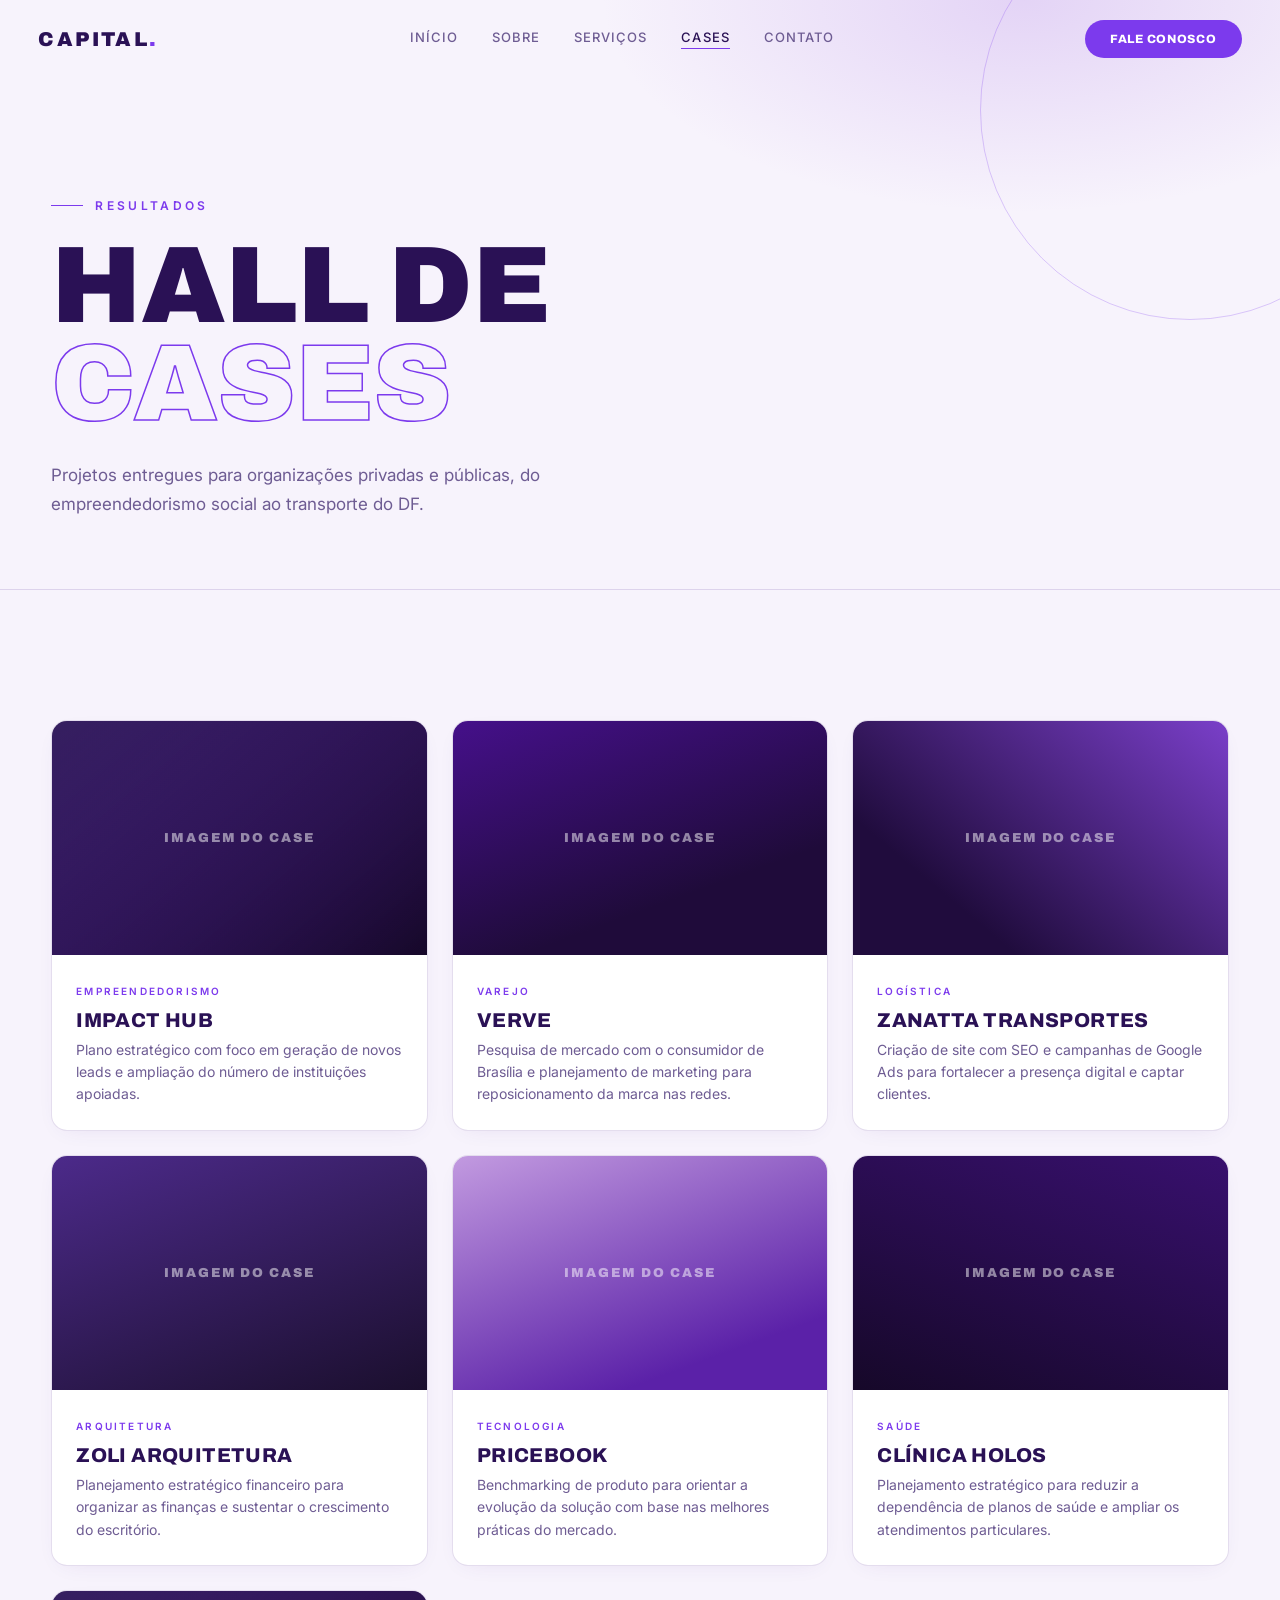
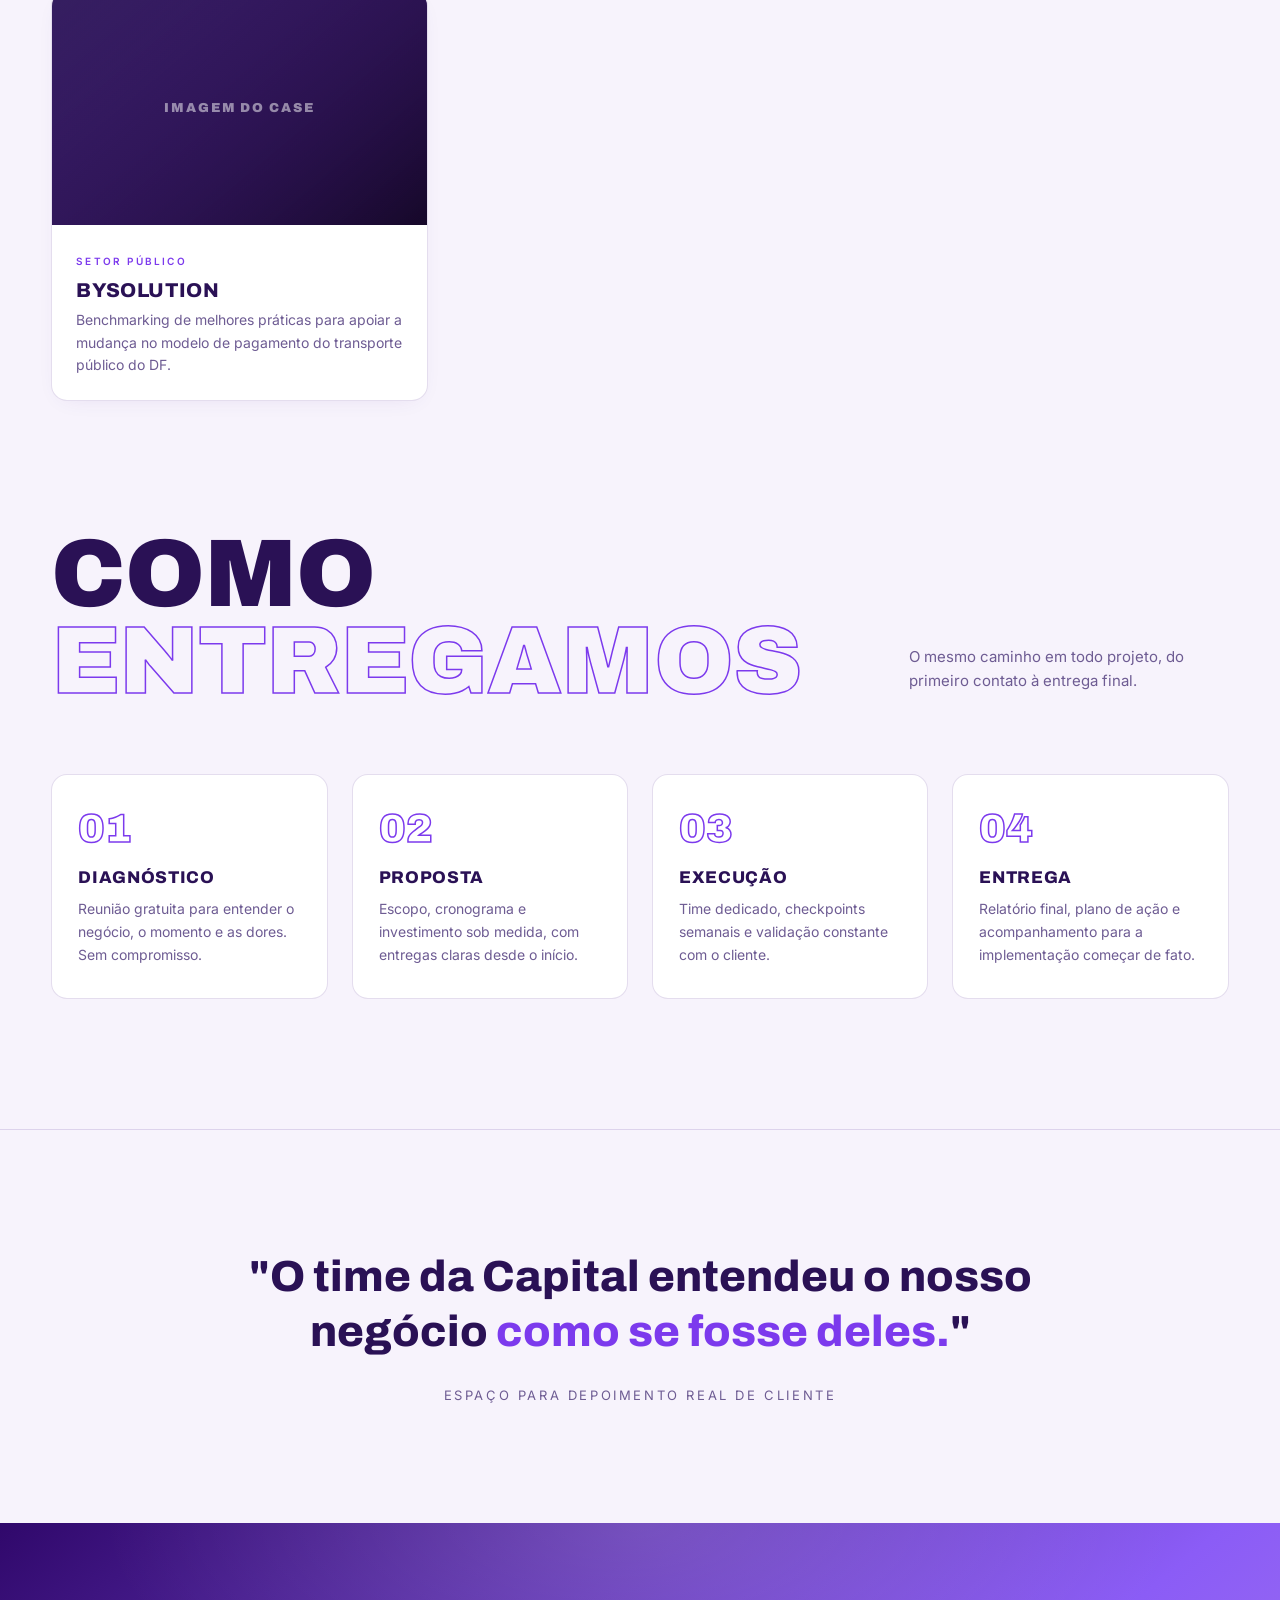
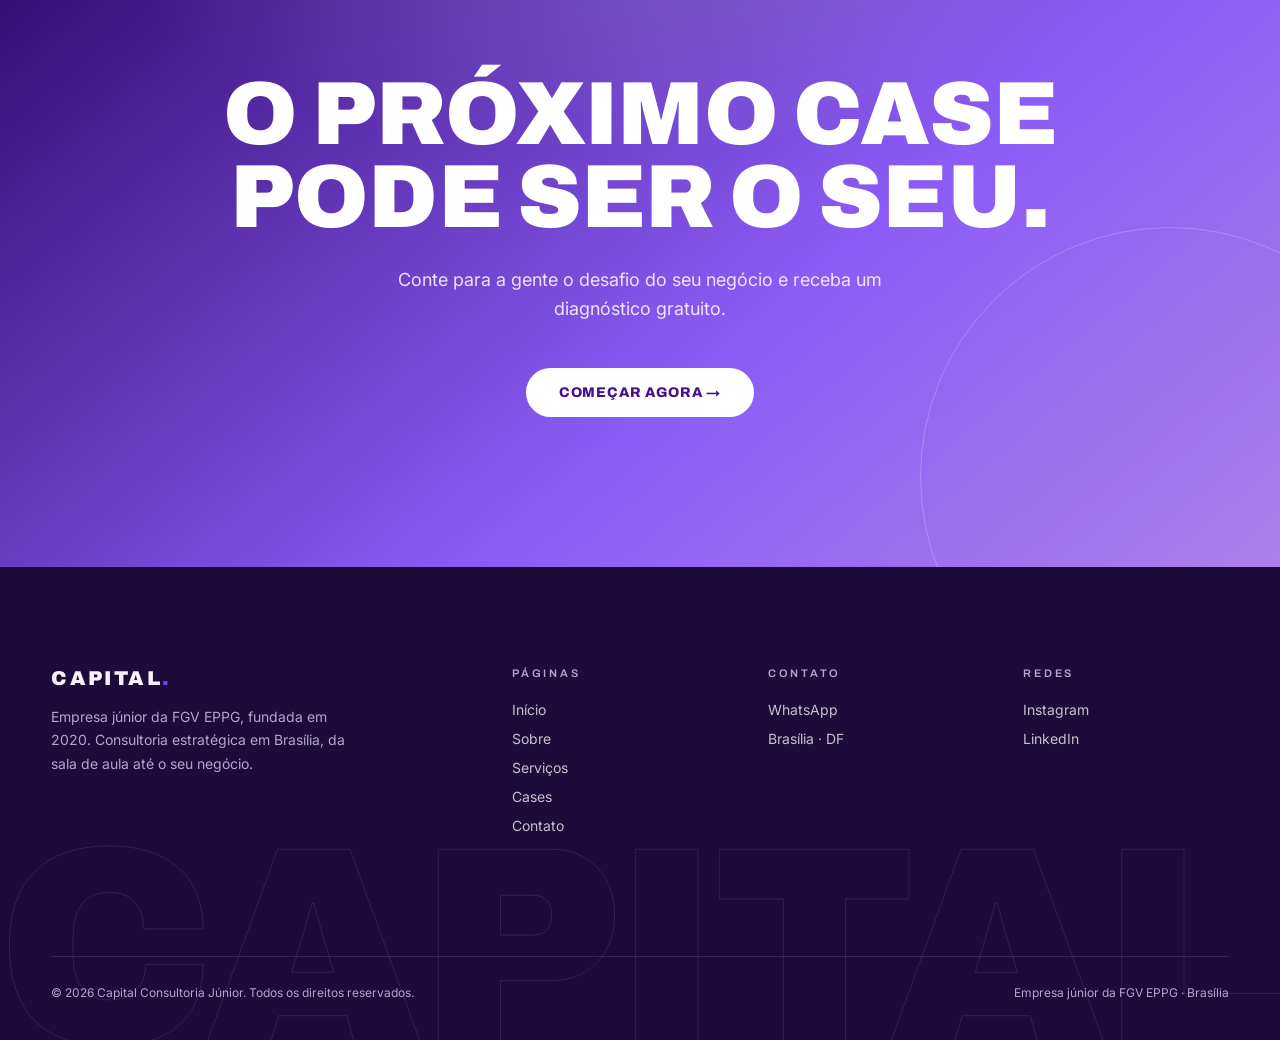
==== cases.html @ 6ed82683 "Commit base" ====
<!DOCTYPE html>
<html lang="pt-BR">
<head>
<meta charset="UTF-8">
<meta name="viewport" content="width=device-width, initial-scale=1.0">
<title>Cases — Capital Consultoria Júnior</title>
<meta name="description" content="Impact Hub, Verve, Zanatta Transportes, Zoli Arquitetura, Pricebook, Clínica Holos e BySolution: conheça os projetos entregues pela Capital Consultoria Júnior.">
<link rel="preconnect" href="https://fonts.googleapis.com">
<link rel="preconnect" href="https://fonts.gstatic.com" crossorigin>
<link href="https://fonts.googleapis.com/css2?family=Archivo:wght@400;600;800;900&family=Inter:wght@400;500;600&display=swap" rel="stylesheet">
<link rel="stylesheet" href="/css/style.css">
</head>
<body>
<nav id="nav">
  <div class="nav-inner">
    <a href="/" class="logo">CAPITAL<span>.</span></a>
    <div class="nav-links">
      <a href="/" >Início</a>
      <a href="/sobre" >Sobre</a>
      <a href="/servicos" >Serviços</a>
      <a href="/cases" class="active">Cases</a>
      <a href="/contato" >Contato</a>
    </div>
    <a href="https://wa.me/556199648454" class="btn btn-primary nav-cta">Fale conosco</a>
    <button class="burger" id="burger" aria-label="Abrir menu">≡</button>
  </div>
</nav>
<div class="mobile-menu" id="mobileMenu">
  <a href="/">Início</a>
  <a href="/sobre">Sobre</a>
  <a href="/servicos">Serviços</a>
  <a href="/cases">Cases</a>
  <a href="/contato">Contato</a>
</div>


<main>
  <header class="page-head">
    <div class="lens" style="width:420px;height:420px;top:-100px;right:-120px"></div>
    <div class="wrap">
      <span class="eyebrow">Resultados</span>
      <h1>Hall de<br><span class="outline">Cases</span></h1>
      <p class="lead">Projetos entregues para organizações privadas e públicas, do empreendedorismo social ao transporte do DF.</p>
    </div>
  </header>

  <section class="section">
    <div class="wrap">
      <div class="cases-grid">
        <div class="case-card reveal"><div class="case-media g3"><span class="ph">Imagem do case</span></div><div class="case-body"><span class="case-tag">Empreendedorismo</span><h3>Impact Hub</h3><p>Plano estratégico com foco em geração de novos leads e ampliação do número de instituições apoiadas.</p></div></div>
        <div class="case-card reveal"><div class="case-media g1"><span class="ph">Imagem do case</span></div><div class="case-body"><span class="case-tag">Varejo</span><h3>Verve</h3><p>Pesquisa de mercado com o consumidor de Brasília e planejamento de marketing para reposicionamento da marca nas redes.</p></div></div>
        <div class="case-card reveal"><div class="case-media g5"><span class="ph">Imagem do case</span></div><div class="case-body"><span class="case-tag">Logística</span><h3>Zanatta Transportes</h3><p>Criação de site com SEO e campanhas de Google Ads para fortalecer a presença digital e captar clientes.</p></div></div>
        <div class="case-card reveal"><div class="case-media g4"><span class="ph">Imagem do case</span></div><div class="case-body"><span class="case-tag">Arquitetura</span><h3>Zoli Arquitetura</h3><p>Planejamento estratégico financeiro para organizar as finanças e sustentar o crescimento do escritório.</p></div></div>
        <div class="case-card reveal"><div class="case-media g6"><span class="ph">Imagem do case</span></div><div class="case-body"><span class="case-tag">Tecnologia</span><h3>Pricebook</h3><p>Benchmarking de produto para orientar a evolução da solução com base nas melhores práticas do mercado.</p></div></div>
        <div class="case-card reveal"><div class="case-media g2"><span class="ph">Imagem do case</span></div><div class="case-body"><span class="case-tag">Saúde</span><h3>Clínica Holos</h3><p>Planejamento estratégico para reduzir a dependência de planos de saúde e ampliar os atendimentos particulares.</p></div></div>
        <div class="case-card reveal"><div class="case-media g3"><span class="ph">Imagem do case</span></div><div class="case-body"><span class="case-tag">Setor público</span><h3>BySolution</h3><p>Benchmarking de melhores práticas para apoiar a mudança no modelo de pagamento do transporte público do DF.</p></div></div>
      </div>
    </div>
  </section>

  <section class="section" style="padding-top:0">
    <div class="wrap">
      <div class="sec-head">
        <h2 class="sec-title reveal">Como<br><span class="outline">entregamos</span></h2>
        <p class="note reveal">O mesmo caminho em todo projeto, do primeiro contato à entrega final.</p>
      </div>
      <div class="steps">
        <div class="step reveal"><div class="n">01</div><h3>Diagnóstico</h3><p>Reunião gratuita para entender o negócio, o momento e as dores. Sem compromisso.</p></div>
        <div class="step reveal"><div class="n">02</div><h3>Proposta</h3><p>Escopo, cronograma e investimento sob medida, com entregas claras desde o início.</p></div>
        <div class="step reveal"><div class="n">03</div><h3>Execução</h3><p>Time dedicado, checkpoints semanais e validação constante com o cliente.</p></div>
        <div class="step reveal"><div class="n">04</div><h3>Entrega</h3><p>Relatório final, plano de ação e acompanhamento para a implementação começar de fato.</p></div>
      </div>
    </div>
  </section>

  <section class="quote">
    <div class="wrap">
      <blockquote class="reveal">"O time da Capital entendeu o nosso negócio <em>como se fosse deles.</em>"</blockquote>
      <p class="who reveal">Espaço para depoimento real de cliente</p>
    </div>
  </section>

  <section class="cta">
    <div class="lens" style="width:500px;height:500px;bottom:-160px;right:-140px"></div>
    <div class="wrap">
      <h2 class="reveal">O próximo case<br>pode ser o seu.</h2>
      <p class="reveal">Conte para a gente o desafio do seu negócio e receba um diagnóstico gratuito.</p>
      <a href="https://wa.me/556199648454" class="btn reveal">Começar agora →</a>
    </div>
  </section>
</main>
<footer>
  <div class="watermark">Capital</div>
  <div class="wrap">
    <div class="footer-grid">
      <div class="footer-brand">
        <a href="/" class="logo">CAPITAL<span>.</span></a>
        <p>Empresa júnior da FGV EPPG, fundada em 2020. Consultoria estratégica em Brasília, da sala de aula até o seu negócio.</p>
      </div>
      <div><h4>Páginas</h4><ul>
        <li><a href="/">Início</a></li>
        <li><a href="/sobre">Sobre</a></li>
        <li><a href="/servicos">Serviços</a></li>
        <li><a href="/cases">Cases</a></li>
        <li><a href="/contato">Contato</a></li>
      </ul></div>
      <div><h4>Contato</h4><ul>
        <li><a href="https://wa.me/556199648454">WhatsApp</a></li>
        <li><a href="/contato">Brasília · DF</a></li>
      </ul></div>
      <div><h4>Redes</h4><ul>
        <li><a href="https://www.instagram.com/capitalconsultoriajr/" target="_blank" rel="noopener">Instagram</a></li>
        <li><a href="https://www.linkedin.com/company/capital-consultoria-j%C3%BAnior/" target="_blank" rel="noopener">LinkedIn</a></li>
      </ul></div>
    </div>
    <div class="copyright">
      <span>© 2026 Capital Consultoria Júnior. Todos os direitos reservados.</span>
      <span>Empresa júnior da FGV EPPG · Brasília</span>
    </div>
  </div>
</footer>
<script src="/js/main.js"></script>
</body>
</html>
---- css/style.css ----
:root{
  --bg:#F7F3FC;            /* off-white lilás, base clara */
  --bg-2:#FFFFFF;
  --purple:#7C3AED;        /* roxo vibrante para CTAs e destaques */
  --purple-brand:#45108A;  /* roxo institucional dos posts (#300078-#480078) */
  --purple-deep:#30086B;
  --lilac:#B78CE8;         /* lilás dos posts */
  --lilac-light:#E9DDF8;
  --white:#2A1155;         /* cor de texto principal (roxo tinta) */
  --gray:#6E5C93;
  --line:rgba(69,16,138,.14);
}
*{margin:0;padding:0;box-sizing:border-box}
body{background:var(--bg);color:var(--white);font-family:'Inter',sans-serif;overflow-x:hidden;-webkit-font-smoothing:antialiased}
::selection{background:var(--purple);color:#fff}
h1,h2,h3,h4,.display{font-family:'Archivo',sans-serif}
a{color:inherit;text-decoration:none}
.wrap{width:min(1280px,92vw);margin:0 auto}
.eyebrow{font-size:12px;letter-spacing:.28em;text-transform:uppercase;color:var(--purple);font-weight:600;display:inline-flex;align-items:center;gap:12px}
.eyebrow::before{content:"";width:32px;height:1px;background:var(--purple)}
.outline{color:transparent;-webkit-text-stroke:1.5px var(--purple)}
.btn{display:inline-flex;align-items:center;gap:10px;padding:16px 32px;border-radius:999px;font-family:'Archivo',sans-serif;font-weight:800;font-size:14px;letter-spacing:.06em;text-transform:uppercase;transition:all .3s cubic-bezier(.4,0,.2,1);cursor:pointer;border:1.5px solid transparent}
.btn-primary{background:var(--purple);color:#fff}
.btn-primary:hover{background:transparent;border-color:var(--purple);color:var(--purple);transform:translateY(-2px)}
.btn-ghost{border-color:rgba(69,16,138,.3);color:var(--white)}
.btn-ghost:hover{border-color:var(--purple);color:var(--purple);transform:translateY(-2px)}

/* nav */
nav{position:fixed;inset:0 0 auto 0;z-index:100;transition:.4s;border-bottom:1px solid transparent}
nav.scrolled{background:rgba(247,243,252,.82);backdrop-filter:blur(16px);border-color:var(--line)}
.nav-inner{width:min(1400px,94vw);margin:0 auto;display:flex;align-items:center;justify-content:space-between;padding:20px 0}
.logo{font-family:'Archivo',sans-serif;font-weight:900;font-size:20px;letter-spacing:.12em}
.logo span{color:var(--purple)}
.nav-links{display:flex;gap:34px;font-size:13px;font-weight:500;letter-spacing:.08em;text-transform:uppercase}
.nav-links a{color:var(--gray);transition:color .25s;position:relative;padding-bottom:4px}
.nav-links a::after{content:"";position:absolute;left:0;bottom:0;width:0;height:1.5px;background:var(--purple);transition:width .3s}
.nav-links a:hover,.nav-links a.active{color:var(--white)}
.nav-links a.active::after,.nav-links a:hover::after{width:100%}
.nav-cta{padding:11px 24px;font-size:12px}
.burger{display:none;background:none;border:none;color:var(--white);font-size:28px;cursor:pointer;line-height:1}
.mobile-menu{display:none;position:fixed;inset:0;background:rgba(247,243,252,.97);z-index:99;flex-direction:column;align-items:center;justify-content:center;gap:34px}
.mobile-menu.open{display:flex}
.mobile-menu a{font-family:'Archivo',sans-serif;font-weight:900;font-size:32px;text-transform:uppercase;color:var(--white)}
.mobile-menu a:hover{color:var(--purple)}

/* router pages */


/* page headers (internal pages) */
.page-head{padding:190px 0 70px;position:relative;overflow:hidden;border-bottom:1px solid var(--line)}
.page-head::before{content:"";position:absolute;inset:0;background:radial-gradient(ellipse 55% 60% at 80% 0%,rgba(183,140,232,.3),transparent 60%);pointer-events:none}
.page-head h1{font-size:clamp(48px,8.5vw,120px);font-weight:900;text-transform:uppercase;line-height:.9;letter-spacing:-.01em;margin-top:24px}
.page-head p.lead{margin-top:28px;max-width:560px;color:var(--gray);font-size:17px;line-height:1.7}

/* hero (home) */
.hero{min-height:100svh;display:flex;flex-direction:column;justify-content:flex-end;position:relative;padding-top:120px}
.hero-bg{position:absolute;inset:0;pointer-events:none;background:radial-gradient(ellipse 60% 50% at 75% 15%,rgba(183,140,232,.35),transparent 60%),radial-gradient(ellipse 50% 40% at 12% 90%,rgba(124,58,237,.18),transparent 60%)}
.hero-grid-lines{position:absolute;inset:0;pointer-events:none;opacity:.5;background-image:linear-gradient(rgba(69,16,138,.05) 1px,transparent 1px),linear-gradient(90deg,rgba(69,16,138,.05) 1px,transparent 1px);background-size:80px 80px;mask-image:radial-gradient(ellipse at 50% 40%,black,transparent 75%);-webkit-mask-image:radial-gradient(ellipse at 50% 40%,black,transparent 75%)}
.hero-content{position:relative;z-index:2;padding-bottom:40px}
.hero .eyebrow{margin-bottom:28px}
.hero h1{font-weight:900;text-transform:uppercase;line-height:.88;font-size:clamp(52px,10.5vw,150px);letter-spacing:-.015em}
.hero h1 .line{display:block;overflow:hidden}
.hero h1 .line>span{display:inline-block;animation:lineUp 1.1s cubic-bezier(.16,1,.3,1) both}
.hero h1 .line:nth-child(2)>span{animation-delay:.12s}
@keyframes lineUp{from{transform:translateY(110%)}to{transform:none}}
.hero-sub-row{display:flex;align-items:flex-end;justify-content:space-between;gap:40px;margin-top:44px;flex-wrap:wrap;animation:fadeUp 1s .5s ease both}
@keyframes fadeUp{from{opacity:0;transform:translateY(24px)}to{opacity:1;transform:none}}
.hero-sub{max-width:460px;color:var(--gray);font-size:17px;line-height:1.65}
.hero-sub strong{color:var(--white);font-weight:600}
.hero-ctas{display:flex;gap:16px;flex-wrap:wrap}

/* marquee */
.marquee{border-top:1px solid var(--line);border-bottom:1px solid var(--line);overflow:hidden;padding:18px 0;margin-top:64px;position:relative;z-index:2;background:rgba(255,255,255,.6)}
.marquee-track{display:flex;width:max-content;animation:marquee 28s linear infinite}
.marquee-track span{font-family:'Archivo',sans-serif;font-weight:900;text-transform:uppercase;font-size:22px;letter-spacing:.1em;white-space:nowrap;padding-right:20px;color:transparent;-webkit-text-stroke:1px rgba(69,16,138,.35)}
.marquee-track span b{color:var(--purple);-webkit-text-stroke:0;padding-right:20px}
@keyframes marquee{to{transform:translateX(-50%)}}

/* manifesto + strip */
.manifesto{padding:140px 0 90px}
.manifesto h2{font-size:clamp(30px,4.6vw,62px);font-weight:800;line-height:1.12;max-width:1000px;letter-spacing:-.01em}
.manifesto h2 em{font-style:normal;color:var(--purple)}
.strip-wrap{overflow:hidden;padding:70px 0 0}
.strip{display:flex;gap:24px;width:max-content;padding:0 4vw;will-change:transform}
.polaroid{width:300px;flex-shrink:0;border-radius:14px;overflow:hidden;border:1px solid var(--line);position:relative;aspect-ratio:3/4;transition:transform .4s cubic-bezier(.4,0,.2,1)}
.polaroid:hover{transform:translateY(-10px) rotate(-1deg)}
.polaroid .ph{position:absolute;inset:0;display:flex;align-items:center;justify-content:center;font-family:'Archivo',sans-serif;font-weight:900;font-size:15px;letter-spacing:.15em;text-transform:uppercase;color:rgba(255,255,255,.55);text-align:center;padding:20px}
.polaroid .tag{position:absolute;top:14px;left:14px;z-index:2;font-size:10px;letter-spacing:.2em;text-transform:uppercase;font-weight:600;color:#fff;background:rgba(42,17,85,.55);backdrop-filter:blur(6px);padding:6px 12px;border-radius:999px;border:1px solid rgba(255,255,255,.25)}
.g1{background:linear-gradient(160deg,#45108A,#1F0B3A 70%)}
.g2{background:linear-gradient(200deg,#38106E,#160829)}
.g3{background:linear-gradient(140deg,#8B5CF644,#160829),linear-gradient(320deg,#45108A,#160829)}
.g4{background:linear-gradient(160deg,#4C2A8A,#1B0F2E)}
.g5{background:linear-gradient(220deg,#7A3FC9,#200C3D 75%)}
.g6{background:linear-gradient(160deg,#C29AE0,#5B21A8 80%)}

/* numbers */
.numbers{padding:110px 0;border-top:1px solid var(--line)}
.numbers-grid{display:grid;grid-template-columns:repeat(4,1fr);gap:40px}
.num-item{border-left:1px solid var(--line);padding-left:28px}
.num-item .big{font-family:'Archivo',sans-serif;font-weight:900;font-size:clamp(44px,5vw,72px);color:var(--purple);line-height:1}
.num-item .big sup{font-size:.5em;vertical-align:super;margin-right:2px}
.num-item p{margin-top:12px;font-size:12px;letter-spacing:.2em;text-transform:uppercase;color:var(--gray);line-height:1.7}

/* section head */
.section{padding:130px 0}
.sec-head{margin-bottom:70px;display:flex;justify-content:space-between;align-items:flex-end;gap:30px;flex-wrap:wrap}
.sec-title{font-size:clamp(44px,7.5vw,104px);font-weight:900;text-transform:uppercase;line-height:.9;letter-spacing:-.01em}
.sec-head .note{max-width:320px;color:var(--gray);font-size:15px;line-height:1.65;padding-bottom:10px}

/* service rows */
.svc-list{border-top:1px solid var(--line)}
.svc-row{display:grid;grid-template-columns:90px 1fr auto 60px;align-items:center;gap:30px;padding:38px 24px;border-bottom:1px solid var(--line);position:relative;overflow:hidden;cursor:pointer}
.svc-row{transition:background .35s ease}
.svc-row:hover{background:var(--purple)}
.svc-row>*{position:relative;z-index:1;transition:color .35s}
.svc-num{font-family:'Archivo',sans-serif;font-weight:800;color:var(--gray);font-size:15px;letter-spacing:.1em}
.svc-name{font-family:'Archivo',sans-serif;font-weight:900;text-transform:uppercase;font-size:clamp(22px,3.2vw,42px);line-height:1;letter-spacing:-.01em}
.svc-desc{color:var(--gray);font-size:14px;max-width:320px;line-height:1.6;text-align:right}
.svc-arrow{width:48px;height:48px;border:1.5px solid var(--line);border-radius:50%;display:flex;align-items:center;justify-content:center;font-size:18px;transition:transform .35s,border-color .35s}
.svc-row:hover .svc-num,.svc-row:hover .svc-desc{color:rgba(255,255,255,.8)}
.svc-row:hover .svc-name{color:#fff}
.svc-row:hover .svc-arrow{border-color:rgba(255,255,255,.5);color:#fff;transform:rotate(-45deg)}

/* service detail blocks (services page) */
.svc-detail{display:grid;grid-template-columns:1fr 1.2fr;gap:60px;padding:80px 0;border-bottom:1px solid var(--line);align-items:start}
.svc-detail:last-of-type{border-bottom:none}
.svc-detail .idx{font-family:'Archivo',sans-serif;font-weight:800;color:var(--purple);letter-spacing:.14em;font-size:14px}
.svc-detail h2{font-size:clamp(30px,4vw,54px);font-weight:900;text-transform:uppercase;line-height:.95;margin-top:14px}
.svc-detail .who{margin-top:22px;color:var(--gray);font-size:14px;line-height:1.7;max-width:360px}
.svc-detail .who strong{color:var(--white)}
.svc-detail .body p{color:var(--gray);font-size:16px;line-height:1.75;margin-bottom:20px}
.svc-detail .body p strong{color:var(--white);font-weight:600}
.chips{display:flex;flex-wrap:wrap;gap:10px;margin-top:8px}
.chip{font-size:12px;letter-spacing:.08em;text-transform:uppercase;font-weight:600;border:1px solid var(--line);border-radius:999px;padding:9px 16px;color:var(--gray);transition:.3s}
.chip:hover{border-color:var(--purple);color:var(--purple)}

/* cases */
.cases-grid{display:grid;grid-template-columns:repeat(3,1fr);gap:24px}
.case-card{border:1px solid var(--line);border-radius:16px;overflow:hidden;background:var(--bg-2);box-shadow:0 6px 24px -12px rgba(69,16,138,.12);transition:transform .4s,border-color .4s,box-shadow .4s;cursor:pointer}
.case-card:hover{transform:translateY(-8px);border-color:rgba(124,58,237,.5);box-shadow:0 24px 60px -20px rgba(124,58,237,.3)}
.case-media{aspect-ratio:16/10;position:relative;display:flex;align-items:center;justify-content:center}
.case-media .ph{font-family:'Archivo',sans-serif;font-weight:900;letter-spacing:.15em;text-transform:uppercase;font-size:13px;color:rgba(255,255,255,.5)}
.case-body{padding:24px}
.case-tag{font-size:10px;letter-spacing:.22em;text-transform:uppercase;font-weight:600;color:var(--purple)}
.case-body h3{font-size:20px;font-weight:800;margin:10px 0 8px;text-transform:uppercase;letter-spacing:.02em}
.case-body p{color:var(--gray);font-size:14px;line-height:1.6}

/* methodology steps */
.steps{display:grid;grid-template-columns:repeat(4,1fr);gap:24px;margin-top:70px}
.step{border:1px solid var(--line);border-radius:16px;padding:32px 26px;background:var(--bg-2);transition:border-color .3s,transform .3s}
.step:hover{border-color:rgba(124,58,237,.5);transform:translateY(-6px)}
.step .n{font-family:'Archivo',sans-serif;font-weight:900;font-size:40px;color:transparent;-webkit-text-stroke:1.5px var(--purple)}
.step h3{font-size:17px;font-weight:800;text-transform:uppercase;margin:18px 0 10px;letter-spacing:.04em}
.step p{color:var(--gray);font-size:14px;line-height:1.65}

/* quote */
.quote{padding:120px 0;border-top:1px solid var(--line);text-align:center}
.quote blockquote{font-family:'Archivo',sans-serif;font-weight:800;font-size:clamp(24px,3.4vw,44px);line-height:1.25;max-width:900px;margin:0 auto}
.quote blockquote em{font-style:normal;color:var(--purple)}
.quote .who{margin-top:28px;color:var(--gray);font-size:13px;letter-spacing:.2em;text-transform:uppercase}

/* about page */
.about-grid{display:grid;grid-template-columns:1.1fr .9fr;gap:70px;align-items:start}
.about-grid h2{font-size:clamp(36px,5vw,68px);font-weight:900;text-transform:uppercase;line-height:.95}
.about-grid h2 em{font-style:normal;color:transparent;-webkit-text-stroke:1.5px var(--purple)}
.about-right p{color:var(--gray);font-size:17px;line-height:1.75;margin-bottom:22px}
.about-right p strong{color:var(--white);font-weight:600}
.values{display:grid;grid-template-columns:repeat(3,1fr);gap:24px;margin-top:70px}
.value{border-top:2px solid var(--purple);padding-top:26px}
.value h3{font-size:18px;font-weight:800;text-transform:uppercase;letter-spacing:.05em;margin-bottom:12px}
.value p{color:var(--gray);font-size:14px;line-height:1.7}
.dirs{display:grid;grid-template-columns:repeat(3,1fr);gap:24px}
.dir{border:1px solid var(--line);border-radius:16px;padding:30px 26px;background:var(--bg-2);transition:.3s}
.dir:hover{border-color:rgba(124,58,237,.5);transform:translateY(-6px)}
.dir .ic{color:#fff;width:44px;height:44px;border-radius:12px;background:linear-gradient(140deg,var(--purple),var(--purple-brand));display:flex;align-items:center;justify-content:center;font-size:20px;margin-bottom:20px}
.dir h3{font-size:16px;font-weight:800;text-transform:uppercase;letter-spacing:.05em;margin-bottom:10px}
.dir p{color:var(--gray);font-size:14px;line-height:1.65}
.logo-marquee{margin-top:100px;border-top:1px solid var(--line);border-bottom:1px solid var(--line);overflow:hidden;padding:34px 0}
.logo-track{display:flex;width:max-content;animation:marquee 22s linear infinite;align-items:center}
.logo-track span{font-family:'Archivo',sans-serif;font-weight:800;font-size:18px;letter-spacing:.14em;text-transform:uppercase;color:rgba(69,16,138,.3);padding:0 44px;white-space:nowrap;transition:color .3s}
.logo-track span:hover{color:var(--purple)}

/* contact */
.contact-grid{display:grid;grid-template-columns:1fr 1fr;gap:70px;align-items:start}
.contact-cards{display:grid;gap:18px}
.ccard{border:1px solid var(--line);border-radius:16px;padding:26px;background:var(--bg-2);display:flex;align-items:center;gap:20px;transition:.3s}
.ccard:hover{border-color:rgba(124,58,237,.55);transform:translateX(6px)}
.ccard .ic{color:#fff;width:48px;height:48px;flex-shrink:0;border-radius:12px;background:linear-gradient(140deg,var(--purple),var(--purple-brand));display:flex;align-items:center;justify-content:center;font-size:20px}
.ccard h3{font-size:15px;font-weight:800;text-transform:uppercase;letter-spacing:.06em}
.ccard p{color:var(--gray);font-size:14px;margin-top:4px}
.form{display:grid;gap:16px}
.form label{font-size:11px;letter-spacing:.2em;text-transform:uppercase;color:var(--gray);font-weight:600}
.form input,.form textarea,.form select{background:var(--bg-2);border:1px solid var(--line);border-radius:12px;padding:16px;color:var(--white);font-family:'Inter',sans-serif;font-size:15px;transition:border-color .3s;width:100%}
.form input:focus,.form textarea:focus,.form select:focus{outline:none;border-color:var(--purple)}
.form textarea{min-height:130px;resize:vertical}
.faq{margin-top:110px}
.faq details{border-bottom:1px solid var(--line);padding:26px 0}
.faq summary{font-family:'Archivo',sans-serif;font-weight:800;font-size:18px;cursor:pointer;list-style:none;display:flex;justify-content:space-between;align-items:center;gap:20px}
.faq summary::after{content:"+";color:var(--purple);font-size:26px;transition:transform .3s}
.faq details[open] summary::after{transform:rotate(45deg)}
.faq details p{margin-top:16px;color:var(--gray);font-size:15px;line-height:1.75;max-width:760px}

/* CTA + footer */
.cta{color:#fff;padding:150px 0;text-align:center;position:relative;overflow:hidden;background:linear-gradient(140deg,#30086B 0%,#8B5CF6 60%,#C29AE0 130%)}
.cta::before{content:"";position:absolute;inset:0;background:radial-gradient(ellipse 70% 60% at 50% 0%,rgba(255,255,255,.14),transparent 60%)}
.cta .wrap{position:relative;z-index:1}
.cta h2{font-size:clamp(40px,7vw,96px);font-weight:900;text-transform:uppercase;line-height:.92;letter-spacing:-.01em}
.cta p{margin:28px auto 44px;font-size:18px;color:rgba(255,255,255,.85);max-width:520px;line-height:1.6}
.cta .btn{background:#fff;color:#45108A}
.cta .btn:hover{background:transparent;border-color:#fff;color:#fff}
footer{padding:100px 0 40px;position:relative;overflow:hidden;background:#1D0B3A;color:#F5F1FA;--white:#F5F1FA;--gray:#B4A6CC;--line:rgba(194,154,224,.16)}
.footer-grid{display:grid;grid-template-columns:2fr 1fr 1fr 1fr;gap:50px;position:relative;z-index:2}
.footer-grid h4{font-size:11px;letter-spacing:.25em;text-transform:uppercase;color:#B4A6CC;margin-bottom:22px;font-weight:600}
.footer-grid ul{list-style:none}
.footer-grid li{margin-bottom:12px;font-size:14px}
.footer-grid li a{color:rgba(255,255,255,.75);transition:color .25s}
.footer-grid li a:hover{color:var(--purple)}
.footer-brand p{color:#B4A6CC;font-size:14px;line-height:1.7;max-width:300px;margin-top:16px}
.watermark{position:absolute;bottom:-4vw;left:50%;transform:translateX(-50%);font-family:'Archivo',sans-serif;font-weight:900;text-transform:uppercase;font-size:22vw;line-height:1;letter-spacing:-.02em;white-space:nowrap;color:transparent;-webkit-text-stroke:1px rgba(194,154,224,.14);pointer-events:none;user-select:none}
.copyright{margin-top:110px;padding-top:28px;border-top:1px solid rgba(194,154,224,.16);display:flex;justify-content:space-between;gap:20px;flex-wrap:wrap;font-size:12px;color:#B4A6CC;position:relative;z-index:2}

/* reveal */
.reveal{opacity:0;transform:translateY(40px);transition:opacity .8s ease,transform .8s cubic-bezier(.16,1,.3,1)}
.reveal.in{opacity:1;transform:none}

/* responsive */
@media(max-width:1024px){
  .numbers-grid{grid-template-columns:repeat(2,1fr);gap:48px 32px}
  .cases-grid,.dirs,.steps,.values{grid-template-columns:repeat(2,1fr)}
  .about-grid,.contact-grid,.svc-detail{grid-template-columns:1fr;gap:44px}
  .footer-grid{grid-template-columns:1fr 1fr}
}
@media(max-width:760px){
  .nav-links,.nav-cta{display:none}
  .burger{display:block}
  .svc-row{grid-template-columns:50px 1fr;grid-template-rows:auto auto;gap:8px 20px;padding:30px 12px}
  .svc-desc{grid-column:2;text-align:left;max-width:100%}
  .svc-arrow{display:none}
  .cases-grid,.dirs,.steps,.values{grid-template-columns:1fr}
  .footer-grid{grid-template-columns:1fr}
  .numbers-grid{grid-template-columns:1fr 1fr;gap:36px 20px}
  .num-item{padding-left:18px}
  .section{padding:90px 0}
  .page-head{padding:150px 0 56px}
}
@media(prefers-reduced-motion:reduce){
  .marquee-track,.logo-track{animation:none}
  .reveal{opacity:1;transform:none;transition:none}
  .hero h1 .line>span,.hero-sub-row{animation:none}
}

/* sparkle stars (motivo dos posts do Instagram) */
.spark{position:absolute;color:var(--purple);pointer-events:none;user-select:none;animation:twinkle 3.4s ease-in-out infinite;z-index:1}
@keyframes twinkle{0%,100%{opacity:.25;transform:scale(.85) rotate(0deg)}50%{opacity:.8;transform:scale(1.1) rotate(18deg)}}

/* pains section (copy de dor, estilo ESTAT + posts) */
.pains{padding:0 0 130px}
.pain-cards{display:grid;grid-template-columns:repeat(3,1fr);gap:24px}
.pain{color:#F5F1FA;background:linear-gradient(155deg,#5B21A8,#30086B);border-radius:26px;padding:42px 32px;position:relative;overflow:hidden;border:1px solid rgba(194,154,224,.22);transition:transform .35s,box-shadow .35s}
.pain:hover{transform:translateY(-8px);box-shadow:0 24px 60px -24px rgba(139,92,246,.5)}
.pain .st{position:absolute;top:18px;right:22px;color:rgba(233,221,248,.55);font-size:22px}
.pain h3{font-family:'Archivo',sans-serif;font-size:21px;font-weight:900;text-transform:uppercase;line-height:1.18;letter-spacing:.02em}
.pain p{margin-top:14px;color:rgba(233,221,248,.85);font-size:14px;line-height:1.7}
.pains-cta{display:flex;align-items:center;justify-content:center;gap:24px;margin-top:52px;flex-wrap:wrap;text-align:center}
.pains-cta p{color:var(--gray);font-size:15px}
@media(max-width:1024px){.pain-cards{grid-template-columns:1fr}}

/* ---- lens signature (lupa do logo) ---- */
.lens{position:absolute;border:1.5px solid rgba(124,58,237,.25);border-radius:50%;pointer-events:none}
.lens.l2{border-color:rgba(183,140,232,.35)}
.lens-handle{position:absolute;width:2px;background:rgba(124,58,237,.25);transform-origin:top;pointer-events:none}
.cta .lens{border-color:rgba(255,255,255,.22)}
/* ---- achievements ---- */
.num-item .big.txt{font-size:clamp(38px,4.2vw,60px)}
/* ---- hackathon feature ---- */
.hack{display:grid;grid-template-columns:1.1fr .9fr;gap:60px;align-items:center;background:linear-gradient(155deg,#5B21A8,#30086B);border-radius:28px;padding:60px;color:#F5F1FA;position:relative;overflow:hidden}
.hack::after{content:"✦";position:absolute;top:24px;right:32px;color:rgba(233,221,248,.5);font-size:26px}
.hack h3{font-family:'Archivo',sans-serif;font-size:clamp(26px,3vw,40px);font-weight:900;text-transform:uppercase;line-height:1.05}
.hack p{margin-top:18px;color:rgba(233,221,248,.88);font-size:15px;line-height:1.75}
.hack .medal{display:flex;gap:14px;margin-top:26px;flex-wrap:wrap}
.hack .medal span{background:rgba(255,255,255,.12);border:1px solid rgba(255,255,255,.25);border-radius:999px;padding:10px 20px;font-family:'Archivo',sans-serif;font-weight:800;font-size:13px;letter-spacing:.06em;text-transform:uppercase}
.hack .visual{aspect-ratio:4/3;border-radius:18px;background:linear-gradient(140deg,rgba(255,255,255,.14),rgba(255,255,255,.03));border:1px solid rgba(255,255,255,.2);display:flex;align-items:center;justify-content:center;font-family:'Archivo',sans-serif;font-weight:900;letter-spacing:.14em;text-transform:uppercase;font-size:13px;color:rgba(255,255,255,.65);text-align:center;padding:20px}
@media(max-width:1024px){.hack{grid-template-columns:1fr;padding:40px 28px}}
/* ---- timeline ---- */
.timeline{margin-top:70px;border-left:2px solid rgba(124,58,237,.3)}
.tl-item{position:relative;padding:0 0 44px 42px}
.tl-item::before{content:"";position:absolute;left:-7px;top:6px;width:12px;height:12px;border-radius:50%;background:var(--purple)}
.tl-item .yr{font-family:'Archivo',sans-serif;font-weight:900;color:var(--purple);font-size:20px;letter-spacing:.06em}
.tl-item p{margin-top:8px;color:var(--gray);font-size:15px;line-height:1.7;max-width:680px}
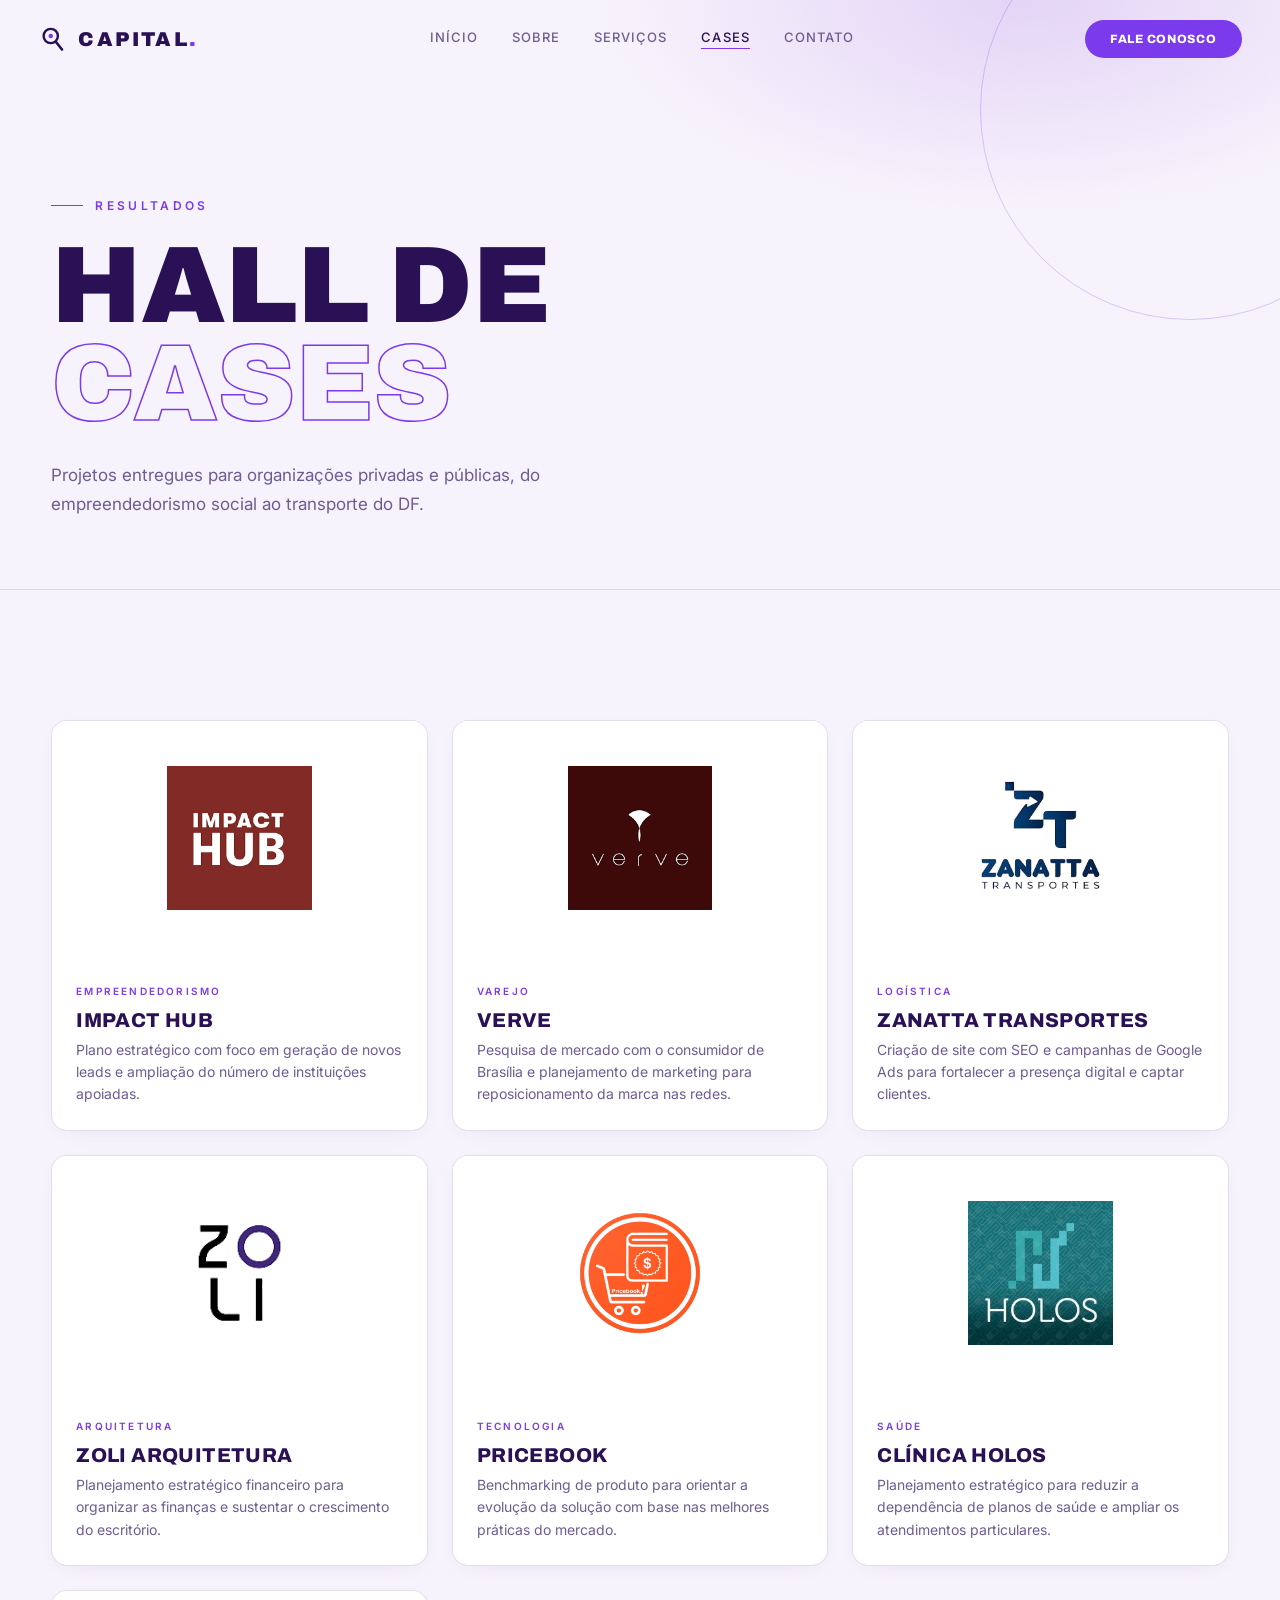
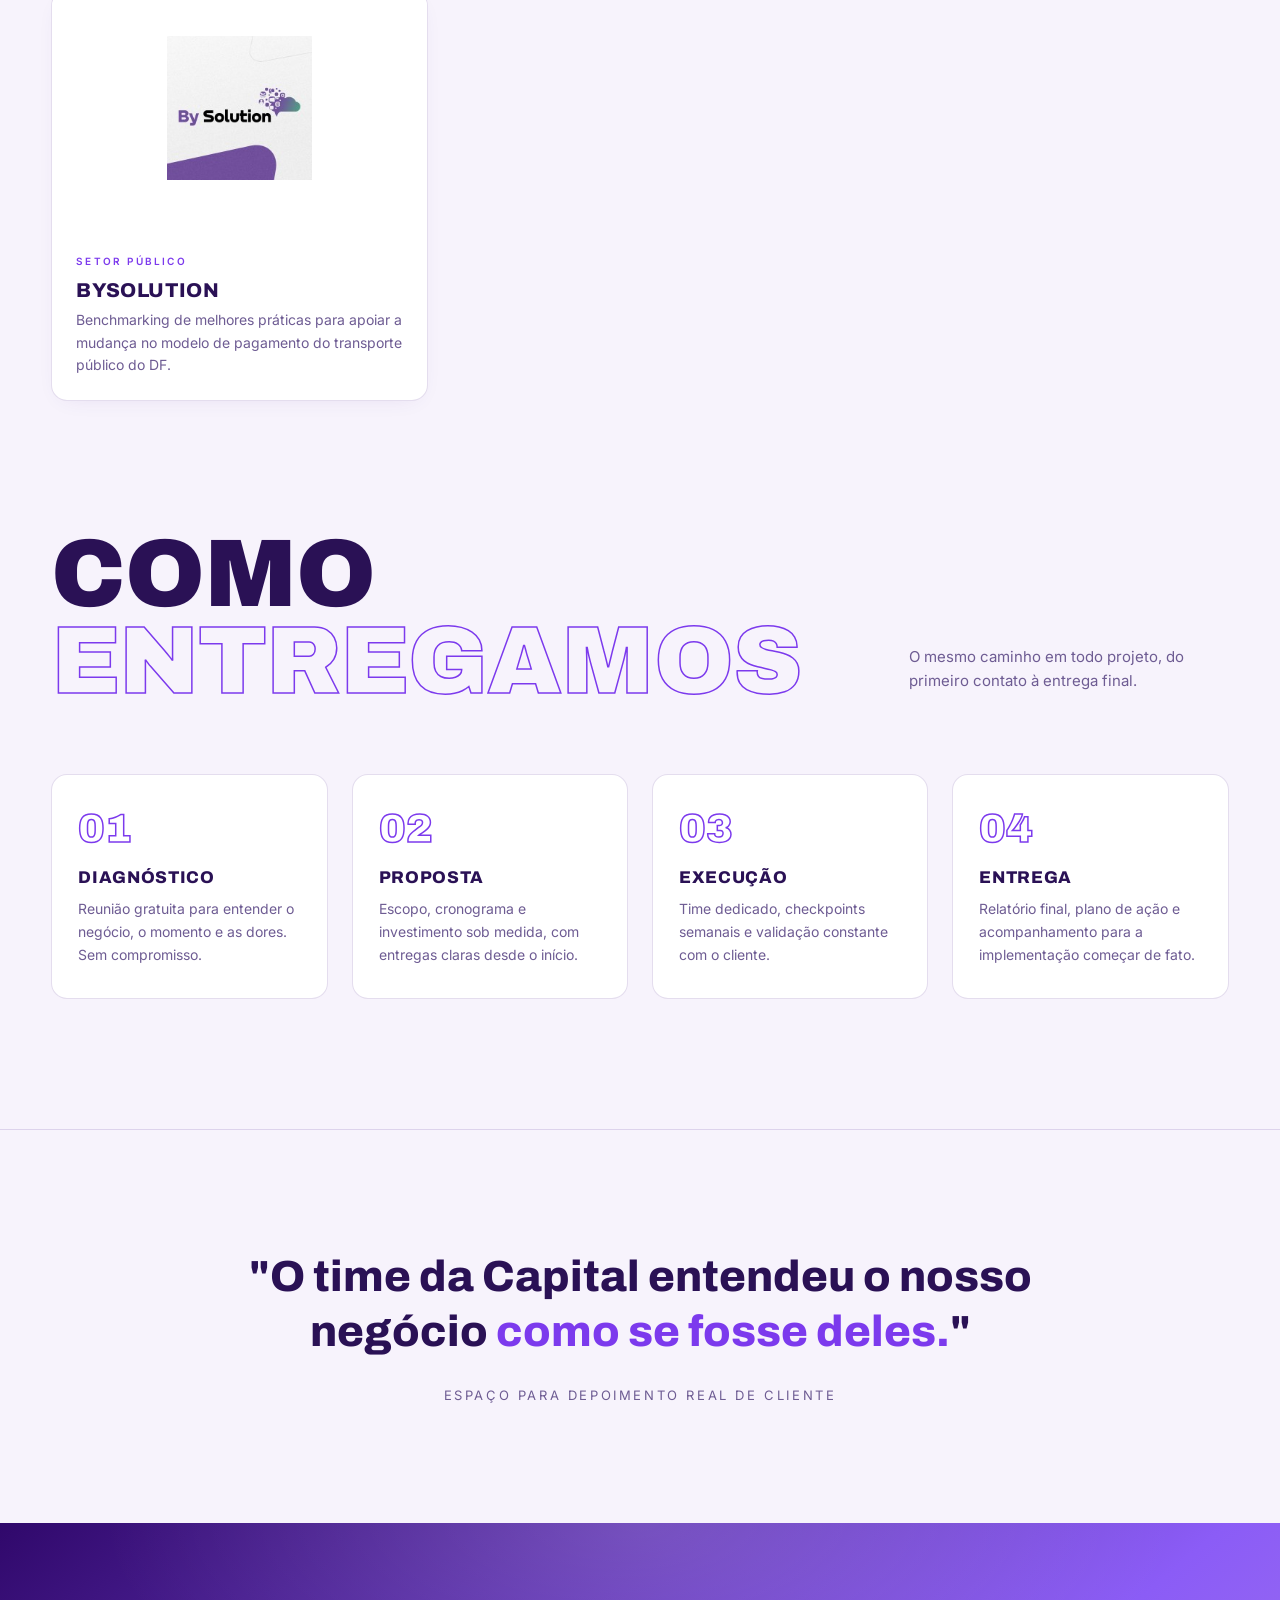
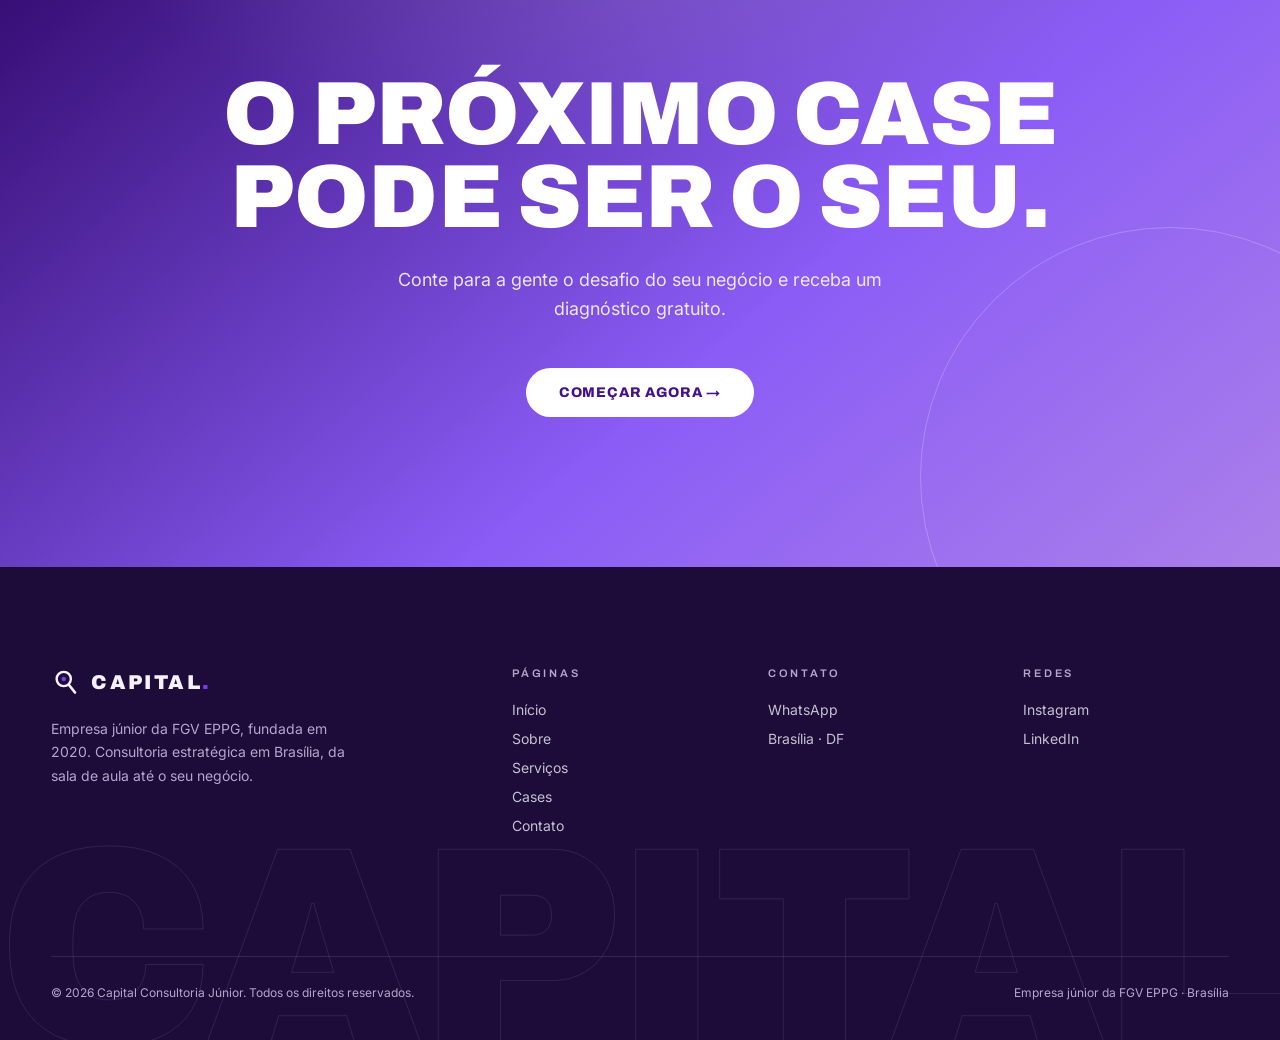
==== commit 42e7fa66: "imagens" ====
--- a/cases.html
+++ b/cases.html
@@ -13,7 +13,7 @@
 <body>
 <nav id="nav">
   <div class="nav-inner">
-    <a href="/" class="logo">CAPITAL<span>.</span></a>
+    <a href="/" class="logo"><svg class="nav-logo-img" viewBox="0 0 40 40" fill="none" xmlns="http://www.w3.org/2000/svg" aria-hidden="true"><circle cx="17" cy="16" r="9.5" stroke="currentColor" stroke-width="3.2"/><circle cx="17" cy="16" r="3" fill="#7C3AED"/><line x1="24" y1="24" x2="32" y2="34" stroke="currentColor" stroke-width="3.6" stroke-linecap="round"/></svg>CAPITAL<span>.</span></a>
     <div class="nav-links">
       <a href="/" >Início</a>
       <a href="/sobre" >Sobre</a>
@@ -47,13 +47,13 @@
   <section class="section">
     <div class="wrap">
       <div class="cases-grid">
-        <div class="case-card reveal"><div class="case-media g3"><span class="ph">Imagem do case</span></div><div class="case-body"><span class="case-tag">Empreendedorismo</span><h3>Impact Hub</h3><p>Plano estratégico com foco em geração de novos leads e ampliação do número de instituições apoiadas.</p></div></div>
-        <div class="case-card reveal"><div class="case-media g1"><span class="ph">Imagem do case</span></div><div class="case-body"><span class="case-tag">Varejo</span><h3>Verve</h3><p>Pesquisa de mercado com o consumidor de Brasília e planejamento de marketing para reposicionamento da marca nas redes.</p></div></div>
-        <div class="case-card reveal"><div class="case-media g5"><span class="ph">Imagem do case</span></div><div class="case-body"><span class="case-tag">Logística</span><h3>Zanatta Transportes</h3><p>Criação de site com SEO e campanhas de Google Ads para fortalecer a presença digital e captar clientes.</p></div></div>
-        <div class="case-card reveal"><div class="case-media g4"><span class="ph">Imagem do case</span></div><div class="case-body"><span class="case-tag">Arquitetura</span><h3>Zoli Arquitetura</h3><p>Planejamento estratégico financeiro para organizar as finanças e sustentar o crescimento do escritório.</p></div></div>
-        <div class="case-card reveal"><div class="case-media g6"><span class="ph">Imagem do case</span></div><div class="case-body"><span class="case-tag">Tecnologia</span><h3>Pricebook</h3><p>Benchmarking de produto para orientar a evolução da solução com base nas melhores práticas do mercado.</p></div></div>
-        <div class="case-card reveal"><div class="case-media g2"><span class="ph">Imagem do case</span></div><div class="case-body"><span class="case-tag">Saúde</span><h3>Clínica Holos</h3><p>Planejamento estratégico para reduzir a dependência de planos de saúde e ampliar os atendimentos particulares.</p></div></div>
-        <div class="case-card reveal"><div class="case-media g3"><span class="ph">Imagem do case</span></div><div class="case-body"><span class="case-tag">Setor público</span><h3>BySolution</h3><p>Benchmarking de melhores práticas para apoiar a mudança no modelo de pagamento do transporte público do DF.</p></div></div>
+        <div class="case-card reveal"><div class="case-media logo-media"><img src="img/cli-impacthub.png" alt="Impact Hub" loading="lazy"></div><div class="case-body"><span class="case-tag">Empreendedorismo</span><h3>Impact Hub</h3><p>Plano estratégico com foco em geração de novos leads e ampliação do número de instituições apoiadas.</p></div></div>
+        <div class="case-card reveal"><div class="case-media logo-media"><img src="img/cli-verve.png" alt="Verve" loading="lazy"></div><div class="case-body"><span class="case-tag">Varejo</span><h3>Verve</h3><p>Pesquisa de mercado com o consumidor de Brasília e planejamento de marketing para reposicionamento da marca nas redes.</p></div></div>
+        <div class="case-card reveal"><div class="case-media logo-media"><img src="img/cli-zanatta.png" alt="Zanatta Transportes" loading="lazy"></div><div class="case-body"><span class="case-tag">Logística</span><h3>Zanatta Transportes</h3><p>Criação de site com SEO e campanhas de Google Ads para fortalecer a presença digital e captar clientes.</p></div></div>
+        <div class="case-card reveal"><div class="case-media logo-media"><img src="img/cli-zoli.png" alt="Zoli Arquitetura" loading="lazy"></div><div class="case-body"><span class="case-tag">Arquitetura</span><h3>Zoli Arquitetura</h3><p>Planejamento estratégico financeiro para organizar as finanças e sustentar o crescimento do escritório.</p></div></div>
+        <div class="case-card reveal"><div class="case-media logo-media"><img src="img/cli-pricebook.png" alt="Pricebook" loading="lazy"></div><div class="case-body"><span class="case-tag">Tecnologia</span><h3>Pricebook</h3><p>Benchmarking de produto para orientar a evolução da solução com base nas melhores práticas do mercado.</p></div></div>
+        <div class="case-card reveal"><div class="case-media logo-media"><img src="img/cli-holos.jpg" alt="Clínica Holos" loading="lazy"></div><div class="case-body"><span class="case-tag">Saúde</span><h3>Clínica Holos</h3><p>Planejamento estratégico para reduzir a dependência de planos de saúde e ampliar os atendimentos particulares.</p></div></div>
+        <div class="case-card reveal"><div class="case-media logo-media"><img src="img/cli-bysolution.png" alt="BySolution" loading="lazy"></div><div class="case-body"><span class="case-tag">Setor público</span><h3>BySolution</h3><p>Benchmarking de melhores práticas para apoiar a mudança no modelo de pagamento do transporte público do DF.</p></div></div>
       </div>
     </div>
   </section>
@@ -94,7 +94,7 @@
   <div class="wrap">
     <div class="footer-grid">
       <div class="footer-brand">
-        <a href="/" class="logo">CAPITAL<span>.</span></a>
+        <a href="/" class="logo"><svg class="nav-logo-img" viewBox="0 0 40 40" fill="none" xmlns="http://www.w3.org/2000/svg" aria-hidden="true"><circle cx="17" cy="16" r="9.5" stroke="currentColor" stroke-width="3.2"/><circle cx="17" cy="16" r="3" fill="#7C3AED"/><line x1="24" y1="24" x2="32" y2="34" stroke="currentColor" stroke-width="3.6" stroke-linecap="round"/></svg>CAPITAL<span>.</span></a>
         <p>Empresa júnior da FGV EPPG, fundada em 2020. Consultoria estratégica em Brasília, da sala de aula até o seu negócio.</p>
       </div>
       <div><h4>Páginas</h4><ul>
--- a/css/style.css
+++ b/css/style.css
@@ -288,3 +288,19 @@
 .tl-item::before{content:"";position:absolute;left:-7px;top:6px;width:12px;height:12px;border-radius:50%;background:var(--purple)}
 .tl-item .yr{font-family:'Archivo',sans-serif;font-weight:900;color:var(--purple);font-size:20px;letter-spacing:.06em}
 .tl-item p{margin-top:8px;color:var(--gray);font-size:15px;line-height:1.7;max-width:680px}
+
+/* ---- real images ---- */
+.polaroid img{position:absolute;inset:0;width:100%;height:100%;object-fit:cover}
+.case-media img{position:absolute;inset:0;width:100%;height:100%;object-fit:cover}
+.case-media.logo-media{background:#fff}
+.case-media.logo-media img{object-fit:contain;padding:12%}
+.logo-track img{height:52px;width:auto;margin:0 40px;filter:grayscale(1);opacity:.55;transition:.3s;vertical-align:middle}
+.logo-track img:hover{filter:none;opacity:1}
+.hack .visual{overflow:hidden;padding:0;aspect-ratio:auto;display:grid;gap:2px}
+.hack .visual img{width:100%;height:100%;object-fit:cover;display:block;min-height:0}
+.nav-logo-img{height:30px;width:30px;margin-right:10px;vertical-align:middle;color:var(--white)}
+.logo{display:inline-flex;align-items:center}
+.svc-photo{border-radius:18px;overflow:hidden;margin-top:26px;aspect-ratio:16/9;border:1px solid var(--line)}
+.svc-photo img{width:100%;height:100%;object-fit:cover;display:block}
+.about-photo{border-radius:20px;overflow:hidden;border:1px solid var(--line);margin-top:36px}
+.about-photo img{width:100%;display:block}
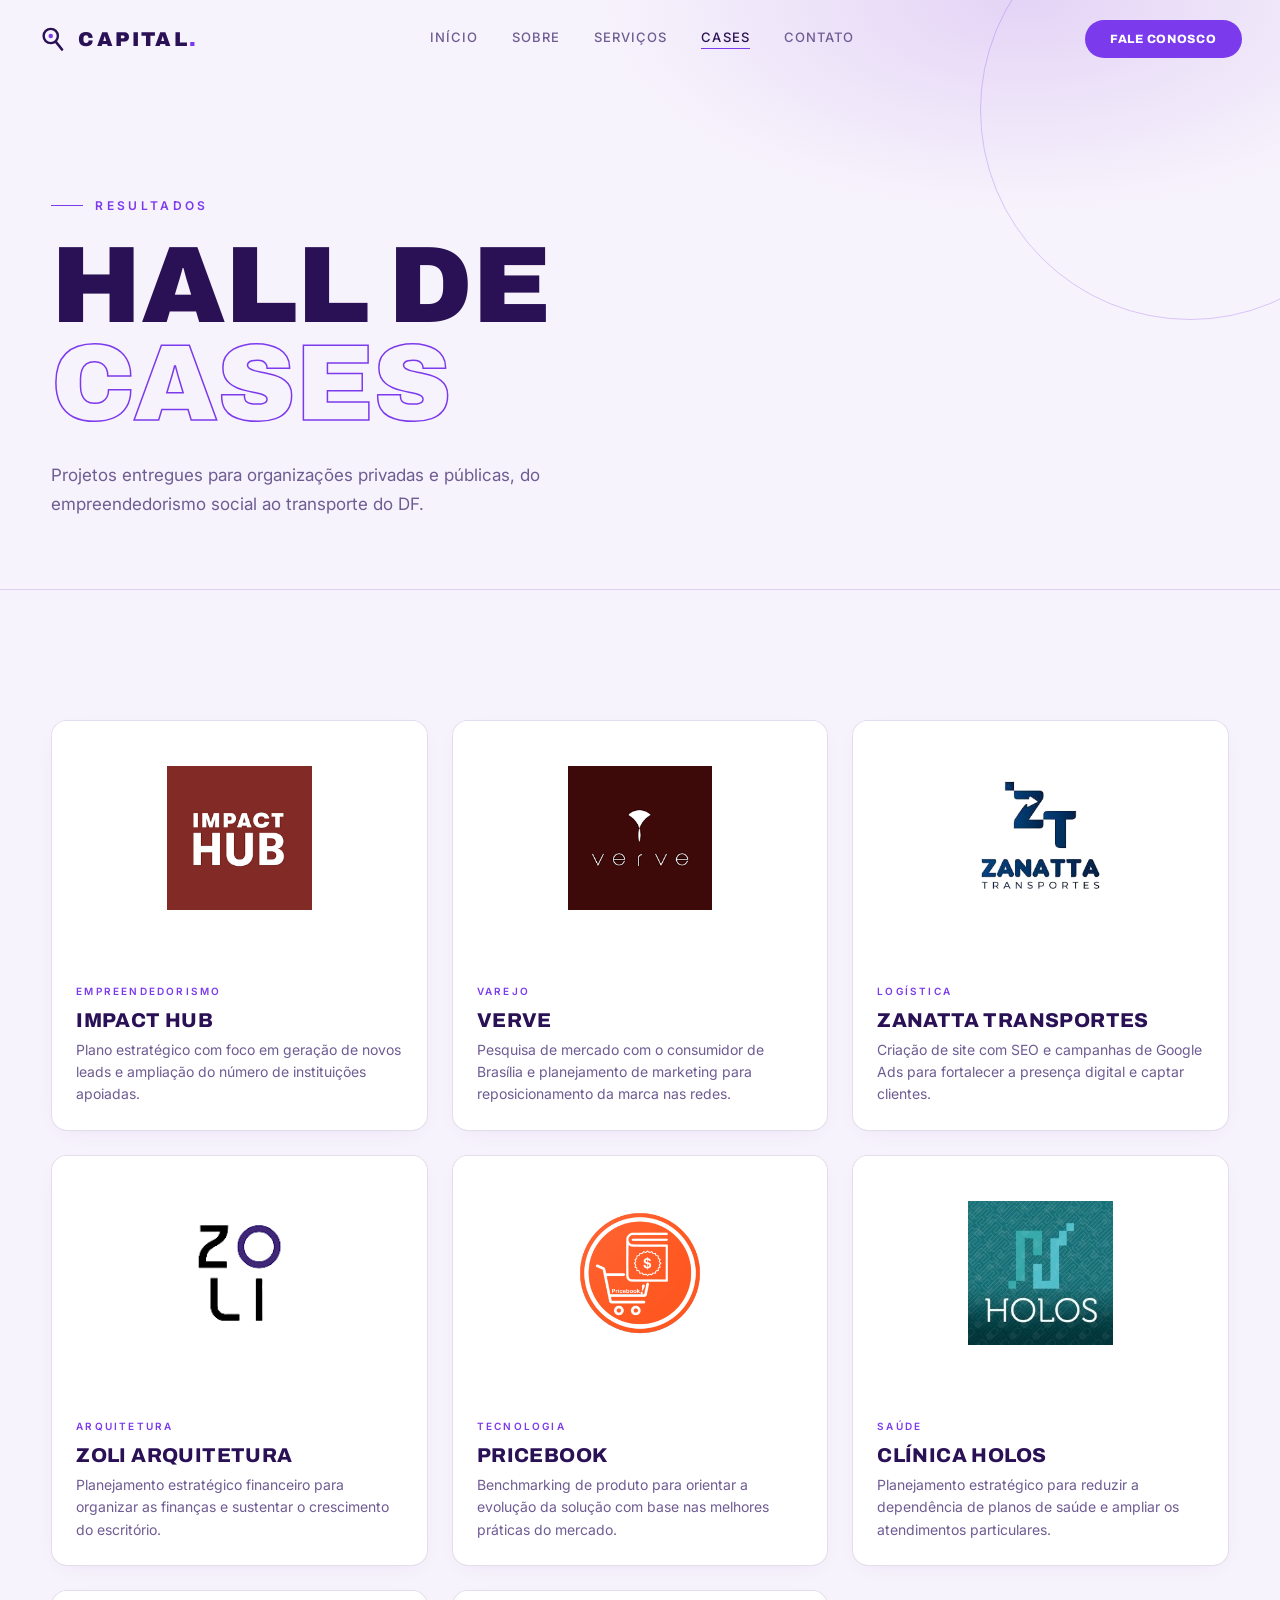
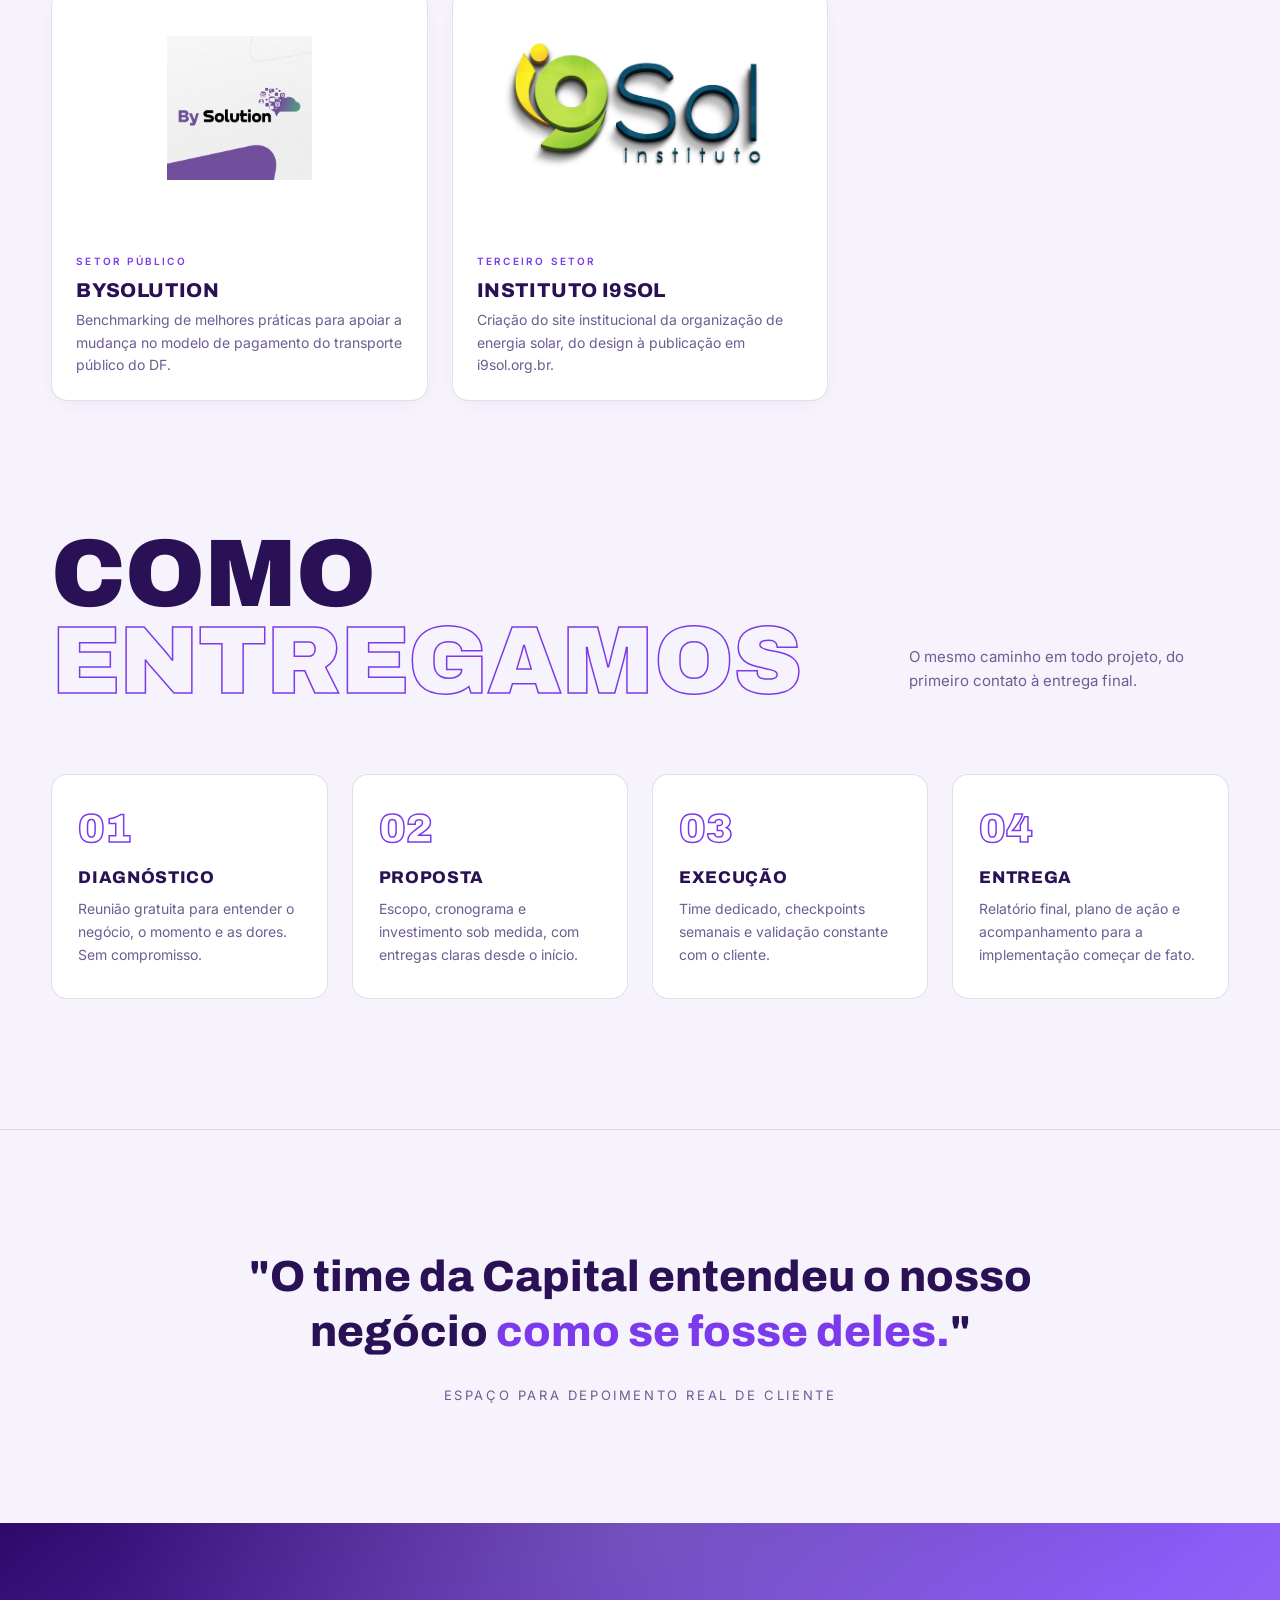
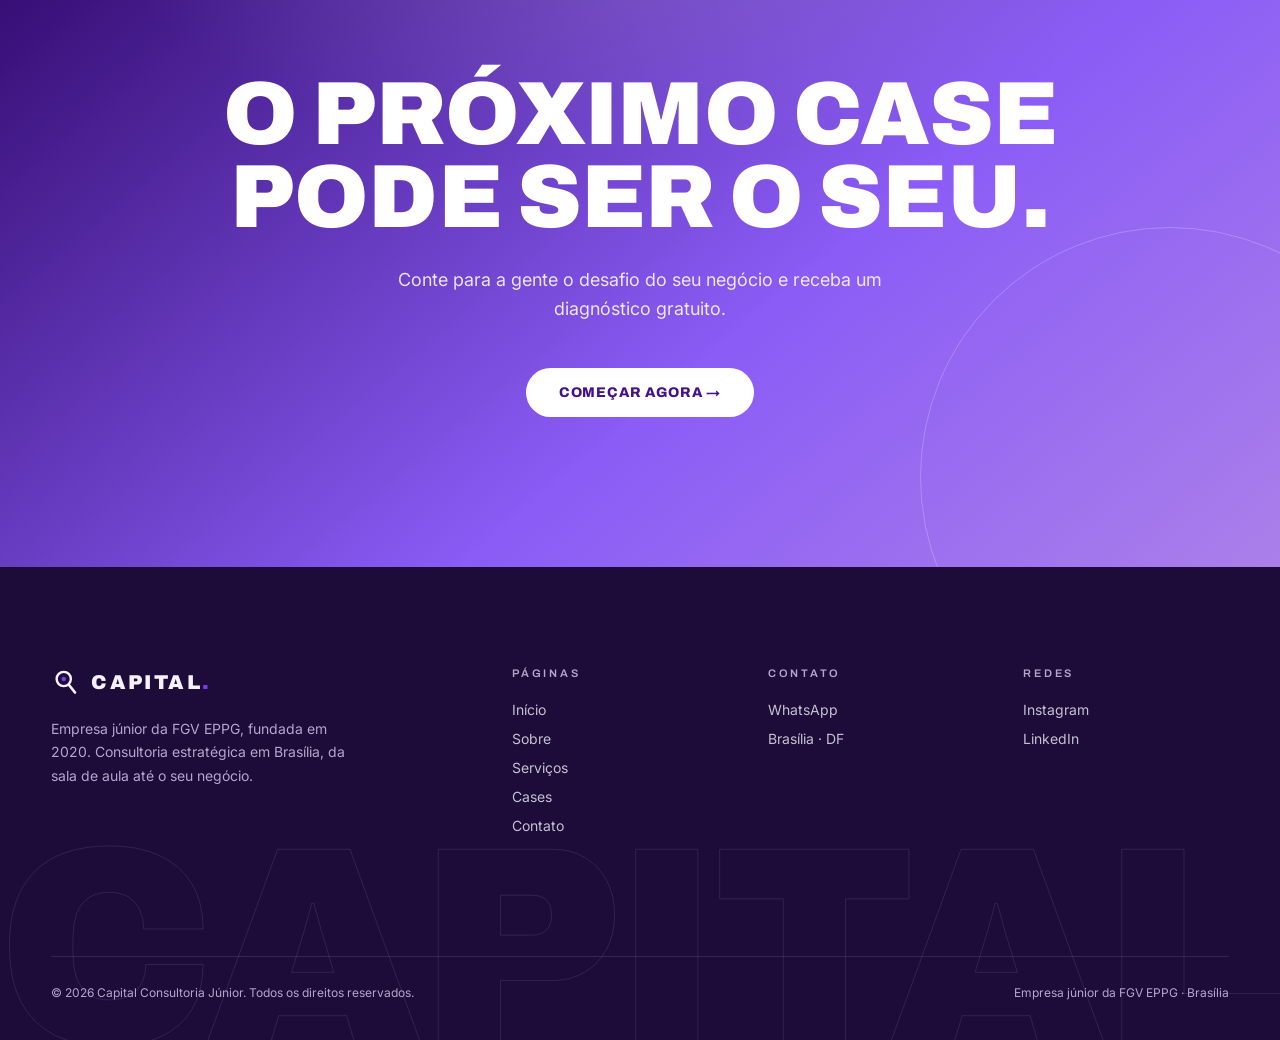
==== commit 78f46228: "i9 sol" ====
--- a/cases.html
+++ b/cases.html
@@ -54,6 +54,7 @@
         <div class="case-card reveal"><div class="case-media logo-media"><img src="img/cli-pricebook.png" alt="Pricebook" loading="lazy"></div><div class="case-body"><span class="case-tag">Tecnologia</span><h3>Pricebook</h3><p>Benchmarking de produto para orientar a evolução da solução com base nas melhores práticas do mercado.</p></div></div>
         <div class="case-card reveal"><div class="case-media logo-media"><img src="img/cli-holos.jpg" alt="Clínica Holos" loading="lazy"></div><div class="case-body"><span class="case-tag">Saúde</span><h3>Clínica Holos</h3><p>Planejamento estratégico para reduzir a dependência de planos de saúde e ampliar os atendimentos particulares.</p></div></div>
         <div class="case-card reveal"><div class="case-media logo-media"><img src="img/cli-bysolution.png" alt="BySolution" loading="lazy"></div><div class="case-body"><span class="case-tag">Setor público</span><h3>BySolution</h3><p>Benchmarking de melhores práticas para apoiar a mudança no modelo de pagamento do transporte público do DF.</p></div></div>
+        <div class="case-card reveal"><div class="case-media logo-media"><img src="img/cli-i9sol.png" alt="Instituto i9Sol" loading="lazy"></div><div class="case-body"><span class="case-tag">Terceiro setor</span><h3>Instituto i9Sol</h3><p>Criação do site institucional da organização de energia solar, do design à publicação em i9sol.org.br.</p></div></div>
       </div>
     </div>
   </section>
